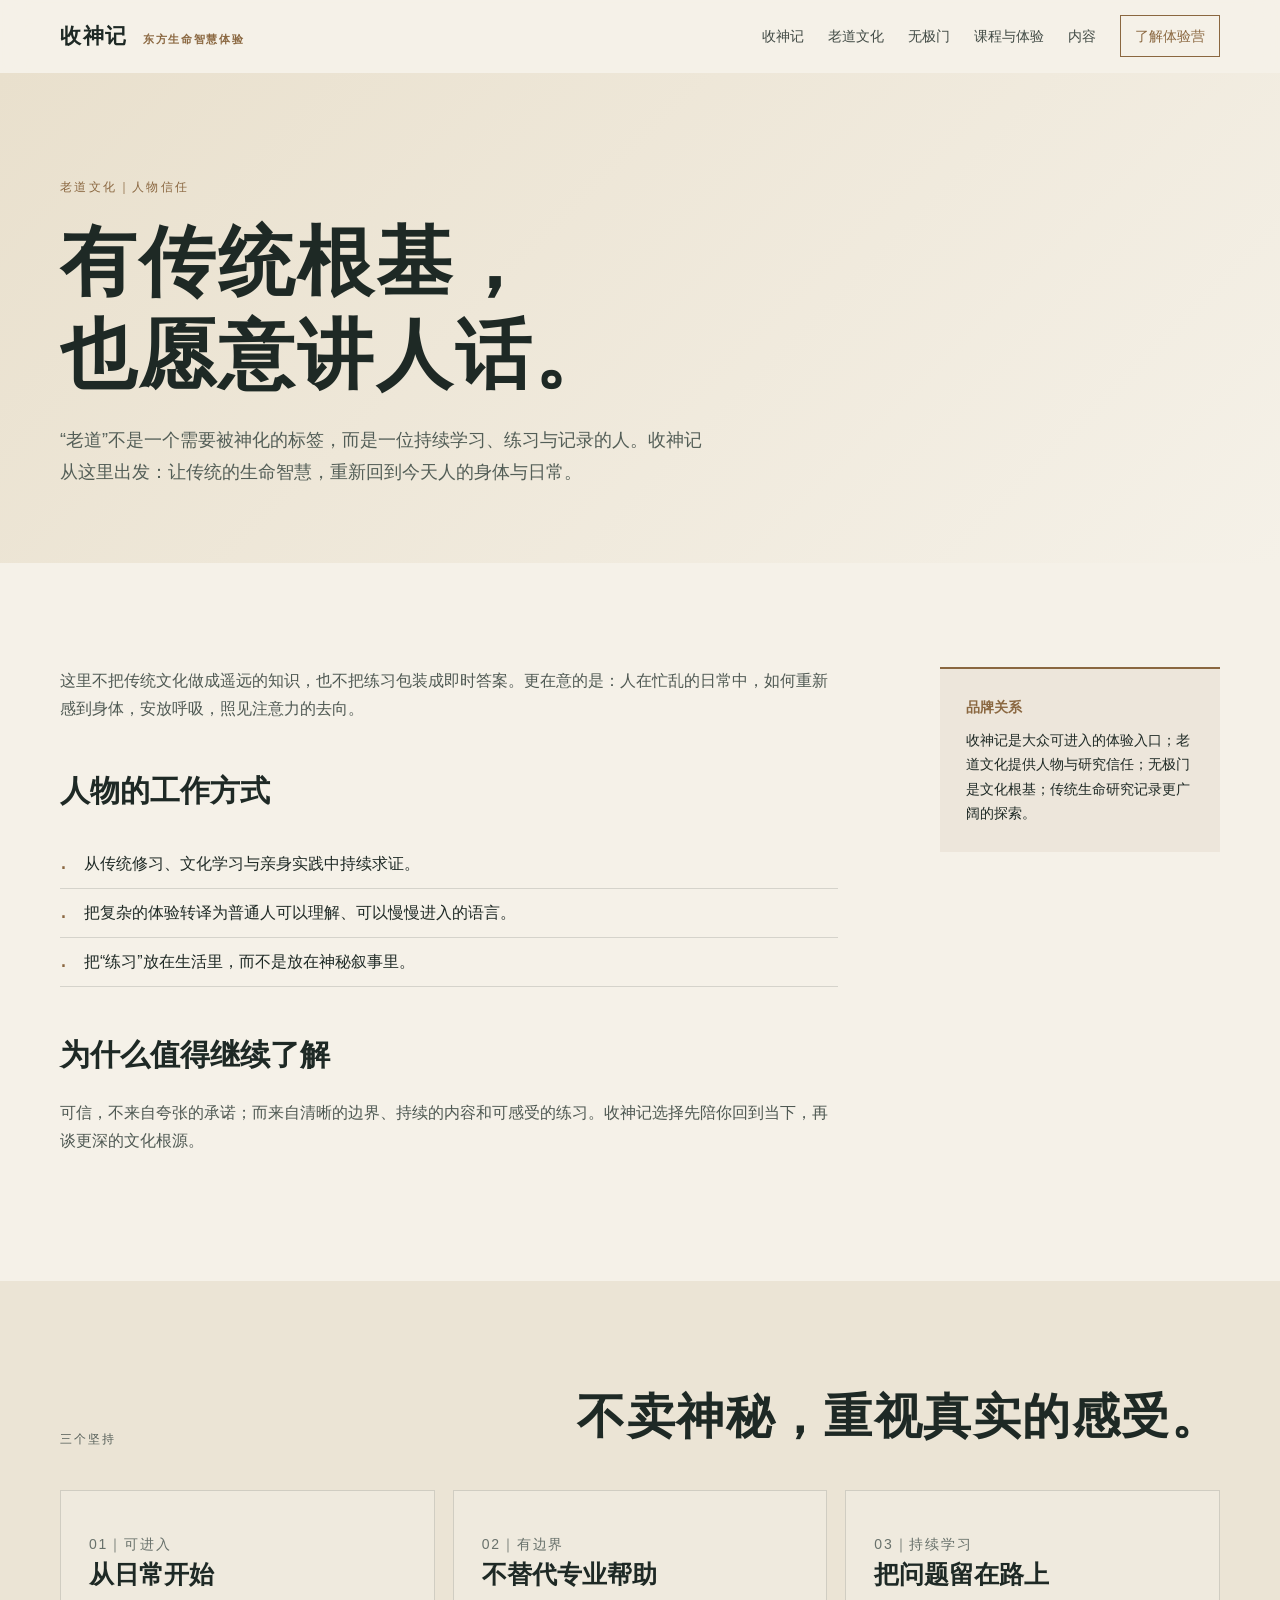
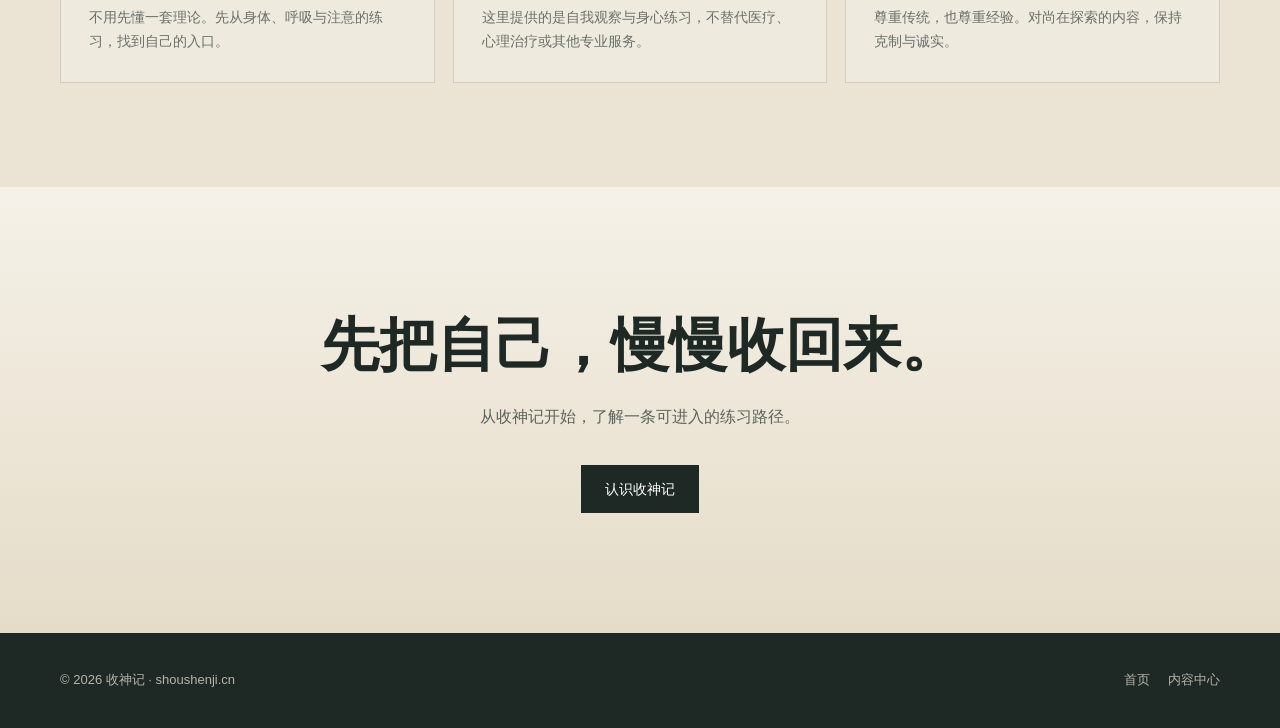
==== about/index.html @ e8464bd5 "Deploy shoushenji V1.0 test site" ====
<!doctype html>
<html lang="zh-CN">
<head>
  <meta charset="utf-8"><meta name="viewport" content="width=device-width,initial-scale=1">
  <title>老道文化｜收神记</title><meta name="description" content="了解收神记背后的老道文化：以身体、呼吸与注意为可进入的东方生命练习。">
  <link rel="canonical" href="https://shoushenji.cn/about/"><link rel="stylesheet" href="../style.css"><link rel="stylesheet" href="../overrides.css">
</head>
<body>
<header class="site-header" data-header><div class="shell nav"><a class="brand" href="../">收神记 <small>东方生命智慧体验</small></a><button class="nav-toggle" data-nav-toggle aria-label="展开导航" aria-expanded="false"><span class="nav-icon"></span></button><nav class="nav-links" data-nav-links><a href="../shoushenji/">收神记</a><a href="./">老道文化</a><a href="../wuji/">无极门</a><a href="../courses/">课程与体验</a><a href="../insights/">内容</a><a class="nav-cta" href="../retreat/">了解体验营</a></nav></div></header>
<main>
  <section class="page-hero"><div class="shell" data-reveal><p class="eyebrow">老道文化｜人物信任</p><h1>有传统根基，<br>也愿意讲人话。</h1><p class="page-lead">“老道”不是一个需要被神化的标签，而是一位持续学习、练习与记录的人。收神记从这里出发：让传统的生命智慧，重新回到今天人的身体与日常。</p></div></section>
  <section class="section"><div class="shell prose-layout"><main data-reveal><p>这里不把传统文化做成遥远的知识，也不把练习包装成即时答案。更在意的是：人在忙乱的日常中，如何重新感到身体，安放呼吸，照见注意力的去向。</p><h2>人物的工作方式</h2><ul class="list-check"><li>从传统修习、文化学习与亲身实践中持续求证。</li><li>把复杂的体验转译为普通人可以理解、可以慢慢进入的语言。</li><li>把“练习”放在生活里，而不是放在神秘叙事里。</li></ul><h2>为什么值得继续了解</h2><p>可信，不来自夸张的承诺；而来自清晰的边界、持续的内容和可感受的练习。收神记选择先陪你回到当下，再谈更深的文化根源。</p></main><aside class="side-note" data-reveal><strong>品牌关系</strong>收神记是大众可进入的体验入口；老道文化提供人物与研究信任；无极门是文化根基；传统生命研究记录更广阔的探索。</aside></div></section>
  <section class="section section-soft"><div class="shell"><div class="section-heading" data-reveal><p class="section-label">三个坚持</p><h2>不卖神秘，重视真实的感受。</h2></div><div class="principle-grid" data-reveal><article class="principle-card"><p class="card-kicker">01｜可进入</p><h3>从日常开始</h3><p>不用先懂一套理论。先从身体、呼吸与注意的练习，找到自己的入口。</p></article><article class="principle-card"><p class="card-kicker">02｜有边界</p><h3>不替代专业帮助</h3><p>这里提供的是自我观察与身心练习，不替代医疗、心理治疗或其他专业服务。</p></article><article class="principle-card"><p class="card-kicker">03｜持续学习</p><h3>把问题留在路上</h3><p>尊重传统，也尊重经验。对尚在探索的内容，保持克制与诚实。</p></article></div></div></section>
  <section class="closing"><div class="shell" data-reveal><h2>先把自己，慢慢收回来。</h2><p>从收神记开始，了解一条可进入的练习路径。</p><div class="actions" style="justify-content:center"><a class="button" href="../shoushenji/">认识收神记</a></div></div></section>
</main><footer class="site-footer"><div class="shell footer-inner"><p>© <span data-year></span> 收神记 · shoushenji.cn</p><div class="footer-links"><a href="../">首页</a><a href="../insights/">内容中心</a></div></div></footer><script src="../script.js"></script>
</body></html>
---- style.css ----
:root{--paper:#f5f1e8;--paper-deep:#ebe4d5;--ink:#1e2925;--moss:#667562;--tea:#8a6740;--line:rgba(30,41,37,.15);--muted:#68716b;--serif:"Songti SC","STSong","Noto Serif SC",serif;--sans:-apple-system,BlinkMacSystemFont,"PingFang SC","Microsoft YaHei",sans-serif;--shell:1160px}*{box-sizing:border-box}html{scroll-behavior:smooth}body{margin:0;background:var(--paper);color:var(--ink);font-family:var(--sans);font-size:16px;line-height:1.75;-webkit-font-smoothing:antialiased}a{color:inherit;text-decoration:none}img{display:block;max-width:100%}.shell{width:min(calc(100% - 40px),var(--shell));margin:auto}.site-header{position:sticky;top:0;z-index:20;border-bottom:1px solid transparent;transition:.25s;background:rgba(245,241,232,.84);backdrop-filter:blur(14px)}.site-header.is-scrolled{border-color:var(--line);box-shadow:0 3px 18px rgba(30,41,37,.05)}.nav{height:72px;display:flex;align-items:center;justify-content:space-between;gap:24px}.brand{font-family:var(--serif);font-size:21px;font-weight:700;letter-spacing:.08em;white-space:nowrap}.brand small{margin-left:8px;color:var(--tea);font-family:var(--sans);font-size:11px;letter-spacing:.15em}.nav-links{display:flex;align-items:center;gap:24px;font-size:14px}.nav-links a:not(.nav-cta){color:#424b46}.nav-links a:hover{color:var(--tea)}.nav-cta{padding:8px 14px;border:1px solid var(--tea);color:var(--tea)!important}.nav-toggle{display:none;border:0;background:transparent;padding:7px}.nav-icon,.nav-icon:before,.nav-icon:after{display:block;width:22px;height:1px;background:var(--ink);content:"";transition:.2s}.nav-icon:before{transform:translateY(-6px)}.nav-icon:after{transform:translateY(5px)}.nav-toggle[aria-expanded="true"] .nav-icon{background:transparent}.nav-toggle[aria-expanded="true"] .nav-icon:before{transform:rotate(45deg)}.nav-toggle[aria-expanded="true"] .nav-icon:after{transform:rotate(-45deg) translate(1px,-1px)}.hero{min-height:calc(100svh - 72px);display:grid;grid-template-columns:minmax(0,1fr) minmax(300px,.8fr);align-items:center;gap:8vw;padding:64px 0 48px;overflow:hidden}.eyebrow{margin:0 0 18px;color:var(--tea);font-size:12px;letter-spacing:.2em}.hero h1,.page-hero h1{max-width:640px;margin:0;font-family:var(--serif);font-size:clamp(42px,6vw,76px);font-weight:600;line-height:1.22;letter-spacing:.04em}.hero-lead{max-width:420px;margin:28px 0 0;font-size:18px;line-height:1.9}.hero-lead span{display:block;color:var(--muted);font-size:15px}.actions{display:flex;flex-wrap:wrap;align-items:center;gap:20px;margin-top:34px}.button{display:inline-flex;align-items:center;justify-content:center;min-height:48px;padding:0 23px;background:var(--ink);border:1px solid var(--ink);color:#fff;font-size:14px;transition:.2s}.button:hover{background:#33453d;border-color:#33453d;transform:translateY(-1px)}.button-outline{background:transparent;color:var(--ink)}.button-outline:hover{background:var(--ink);color:#fff}.text-link{border-bottom:1px solid var(--tea);padding-bottom:3px;color:var(--tea);font-size:14px}.hero-note{margin:42px 0 0;color:var(--muted);font-size:13px}.hero-portrait{position:relative;align-self:end;max-width:470px;justify-self:end}.hero-portrait img{position:relative;z-index:1;width:100%;max-height:650px;object-fit:cover;object-position:center 18%;filter:saturate(.78) contrast(.96)}.portrait-aura{position:absolute;inset:-8% -8% 9% 10%;border-radius:50%;background:radial-gradient(circle,#d8c8a2 0,rgba(216,200,162,.36) 38%,transparent 70%)}.section{padding:104px 0}.section-soft{background:var(--paper-deep)}.section-grid{display:grid;grid-template-columns:.86fr 1.14fr;gap:9vw;align-items:start}.section-label{margin:0 0 13px;color:var(--tea);font-size:12px;letter-spacing:.18em}.section-intro h2,.section-heading h2,.center-intro h2{margin:0;font-family:var(--serif);font-size:clamp(30px,4vw,48px);font-weight:600;line-height:1.35;letter-spacing:.03em}.section-intro p,.section-heading p,.center-intro p{margin:18px 0 0;color:#58615b}.state-list{border-top:1px solid var(--line)}.state-list article{padding:25px 0;border-bottom:1px solid var(--line)}.state-list strong{display:block;font-family:var(--serif);font-size:21px;font-weight:600}.state-list p{margin:8px 0 0;color:var(--muted);font-size:14px}.center-intro{text-align:center;max-width:630px;margin:auto}.steps{display:grid;grid-template-columns:repeat(5,1fr);gap:0;margin-top:55px}.step{position:relative;padding:0 18px;border-left:1px solid var(--line)}.step:first-child{border-left:0}.step b{display:block;margin-bottom:16px;color:var(--tea);font-family:var(--serif);font-size:25px;font-weight:400}.step h3{margin:0;font-family:var(--serif);font-size:21px}.step p{margin:8px 0 0;color:var(--muted);font-size:14px}.center-action{text-align:center;margin:38px 0 0}.root-section{position:relative;overflow:hidden;background:var(--ink);color:#f6f0e6}.root-section:before{position:absolute;content:"";inset:0;background:linear-gradient(120deg,rgba(101,117,98,.35),transparent 60%)}.root-card{position:relative;display:grid;grid-template-columns:1.1fr .9fr;gap:60px;align-items:center}.root-copy h2{margin:0;font-family:var(--serif);font-size:clamp(34px,4vw,50px);font-weight:600}.root-copy p{max-width:590px;margin:22px 0 0;color:rgba(246,240,230,.78)}.root-copy .text-link{color:#e5c389;border-color:#e5c389}.root-symbol{justify-self:end;width:250px;aspect-ratio:1;border:1px solid rgba(246,240,230,.25);border-radius:50%;display:grid;place-items:center;color:#dfc590;font-family:var(--serif);font-size:40px;letter-spacing:.25em}.section-heading{max-width:630px}.entry-grid,.content-grid,.principle-grid,.course-grid{display:grid;grid-template-columns:repeat(3,1fr);gap:18px;margin-top:40px}.entry-card,.content-card,.principle-card,.course-card,.practice-box,.notice,.research-note,.form-placeholder{border:1px solid var(--line);background:rgba(255,255,255,.2);padding:28px;transition:.2s}.entry-card:hover,.content-card:hover{transform:translateY(-3px);border-color:rgba(138,103,64,.55)}.card-kicker{margin:0 0 14px;color:var(--tea);font-size:12px;letter-spacing:.13em}.entry-card h3,.content-card h3,.principle-card h3,.course-card h3{margin:0;font-family:var(--serif);font-size:25px;font-weight:600;line-height:1.4}.entry-card p,.content-card p,.principle-card p,.course-card p{margin:13px 0 0;color:var(--muted);font-size:14px}.card-link{display:inline-block;margin-top:22px;color:var(--tea);font-size:14px}.about-strip{display:grid;grid-template-columns:.83fr 1.17fr;gap:9vw;align-items:center}.about-strip figure{margin:0}.about-strip img{width:100%;height:480px;object-fit:cover;object-position:center 18%;filter:saturate(.66)}.about-copy h2{margin:0;font-family:var(--serif);font-size:clamp(30px,4vw,48px);font-weight:600}.about-copy p{color:#58615b}.content-grid{grid-template-columns:1.25fr 1fr 1fr}.featured-content{background:var(--ink);color:#f8f3e9}.featured-content p{color:rgba(248,243,233,.7)}.featured-content .card-kicker,.featured-content .card-link{color:#e5c389}.closing{text-align:center;padding:120px 0;background:linear-gradient(180deg,var(--paper),#e5dcc8)}.closing h2{max-width:650px;margin:0 auto;font-family:var(--serif);font-size:clamp(34px,5vw,58px);font-weight:600;line-height:1.35}.closing p{margin:18px auto 0;max-width:470px;color:#5b645d}.site-footer{padding:36px 0;background:var(--ink);color:rgba(246,240,230,.7);font-size:13px}.footer-inner{display:flex;justify-content:space-between;gap:20px}.footer-inner p{margin:0}.footer-links{display:flex;gap:18px}.page-hero{padding:104px 0 75px;background:linear-gradient(135deg,#e9e0cd,transparent)}.page-hero .page-lead{max-width:650px;margin:24px 0 0;color:#535e57;font-size:18px}.page-hero .hero-note{margin-top:24px}.prose-layout{display:grid;grid-template-columns:minmax(0,1fr) 280px;gap:8vw}.prose-layout main p{margin:0 0 22px;color:#4f5953}.prose-layout h2{margin:42px 0 18px;font-family:var(--serif);font-size:30px}.side-note{height:max-content;padding:26px;border-top:2px solid var(--tea);background:rgba(138,103,64,.08);font-size:14px}.side-note strong{display:block;margin-bottom:8px;color:var(--tea)}.timeline{margin:0;padding:0;list-style:none;border-left:1px solid var(--line)}.timeline li{position:relative;padding:0 0 28px 27px}.timeline li:before{position:absolute;left:-5px;top:9px;width:9px;height:9px;border-radius:50%;background:var(--tea);content:""}.timeline span{display:block;color:var(--tea);font-size:13px}.list-check{list-style:none;padding:0;margin:22px 0}.list-check li{position:relative;padding:10px 0 10px 24px;border-bottom:1px solid var(--line)}.list-check li:before{position:absolute;left:0;color:var(--tea);content:"·";font-size:25px;line-height:1.3}.practice-box h2,.notice h2,.research-note h2,.form-placeholder h2{margin:0;font-family:var(--serif);font-size:27px}.practice-box p,.notice p,.research-note p,.form-placeholder p{color:var(--muted)}.practice-steps{counter-reset:item;margin:20px 0 0;padding:0;list-style:none}.practice-steps li{counter-increment:item;position:relative;padding:15px 0 15px 38px;border-bottom:1px solid var(--line)}.practice-steps li:before{position:absolute;left:0;color:var(--tea);content:counter(item,decimal-leading-zero);font-family:var(--serif)}.notice{margin-top:28px;background:#f2eadc}.research-note{margin-top:30px;background:rgba(102,117,98,.1)}.article-list{margin-top:35px;border-top:1px solid var(--line)}.article-list article{display:grid;grid-template-columns:110px 1fr auto;align-items:center;gap:20px;padding:22px 0;border-bottom:1px solid var(--line)}.article-list time{color:var(--tea);font-size:13px}.article-list h3{margin:0;font-family:var(--serif);font-size:23px}.article-list p{margin:5px 0 0;color:var(--muted);font-size:14px}.form-placeholder{text-align:center;margin:40px auto 0;max-width:620px}.form-placeholder .button{margin-top:10px}[data-reveal]{opacity:0;transform:translateY(16px);transition:opacity .65s ease,transform .65s ease}[data-reveal].is-visible{opacity:1;transform:none}@media(max-width:760px){.shell{width:min(calc(100% - 32px),var(--shell))}.nav{height:64px}.brand{font-size:19px}.brand small{display:none}.nav-toggle{display:block}.nav-links{position:absolute;top:64px;left:0;right:0;display:none;padding:18px 16px 22px;border-bottom:1px solid var(--line);background:var(--paper);box-shadow:0 14px 20px rgba(30,41,37,.08);align-items:stretch;gap:0;flex-direction:column}.nav-links.is-open{display:flex}.nav-links a{padding:11px 4px}.nav-cta{text-align:center;margin-top:9px}.hero{min-height:auto;display:flex;flex-direction:column;align-items:stretch;gap:35px;padding:57px 0 45px}.hero-copy{order:0}.hero h1,.page-hero h1{font-size:42px}.hero-lead{font-size:16px;margin-top:24px}.hero-portrait{order:1;width:84%;max-width:390px;align-self:center}.hero-portrait img{max-height:500px}.hero-note{margin-top:27px}.section{padding:68px 0}.section-grid,.root-card,.about-strip,.prose-layout{grid-template-columns:1fr;gap:34px}.steps{grid-template-columns:1fr 1fr;gap:0;margin-top:38px}.step{padding:18px 13px;border-top:1px solid var(--line);border-left:0}.step:first-child{border-top:0}.root-symbol{justify-self:center;order:-1;width:170px;font-size:29px}.entry-grid,.content-grid,.principle-grid,.course-grid{grid-template-columns:1fr;margin-top:30px}.entry-card,.content-card,.principle-card,.course-card{padding:24px}.about-strip img{height:370px}.closing{padding:80px 0}.footer-inner{flex-direction:column}.page-hero{padding:73px 0 56px}.page-hero .page-lead{font-size:16px}.prose-layout h2{margin-top:35px;font-size:27px}.article-list article{grid-template-columns:1fr;gap:4px}.article-list .card-link{margin-top:7px}.actions{gap:16px}.button{width:100%}.text-link{width:max-content}.section-heading h2,.section-intro h2,.center-intro h2{font-size:32px}}@media(prefers-reduced-motion:reduce){html{scroll-behavior:auto}*,*:before,*:after{transition:none!important}}
---- overrides.css ----
.brand-mark{display:inline-grid;place-items:center;width:25px;height:25px;margin-right:7px;border:1px solid var(--tea);color:var(--tea);font-size:14px}.nav-toggle>span:first-child{font:12px var(--sans);margin-right:8px}.hero-portrait figcaption{position:absolute;right:12px;bottom:14px;z-index:2;padding:10px 13px;background:rgba(30,41,37,.86);color:#fff;line-height:1.25}.hero-portrait figcaption span{display:block;font-size:11px;color:#e5c389}.hero-portrait figcaption strong{display:block;margin-top:3px;font-family:var(--serif);font-size:17px}.state-list article>span{color:var(--tea);font:20px var(--serif)}.state-list h3{display:inline;margin-left:16px;font:600 21px var(--serif)}.steps{padding:0;list-style:none}.steps li{padding:0 18px;border-left:1px solid var(--line)}.steps li:first-child{border-left:0}.steps li span{display:block;margin-bottom:16px;color:var(--tea);font:25px var(--serif)}.steps li strong{display:block;font:600 20px var(--serif)}.steps li small{display:block;margin-top:8px;color:var(--muted);font-size:14px}.section-heading{display:flex;justify-content:space-between;gap:40px;max-width:none;align-items:end}.section-heading>p{max-width:370px}.entry-grid{grid-template-columns:repeat(2,1fr)}.entry-card>p,.content-card>span{display:block;margin:0 0 14px;color:var(--tea);font-size:12px;letter-spacing:.13em}.entry-card>span{display:block;margin-top:15px;color:var(--muted);font-size:14px}.entry-card>a,.content-card>a{display:inline-block;margin-top:24px;color:var(--tea);font-size:14px}.entry-card-dark{background:var(--ink);color:#f8f3e9}.entry-card-dark>p,.entry-card-dark>a{color:#e5c389}.entry-card-dark>span{color:rgba(248,243,233,.7)}.root-symbol i{display:block;width:1px;height:60px;background:rgba(223,197,144,.5)}.about-strip>div p{color:#58615b}.footer{padding:36px 0;background:var(--ink);color:rgba(246,240,230,.7);font-size:13px}.footer-grid{display:flex;align-items:center;justify-content:space-between;gap:24px}.footer-grid>div{display:flex;gap:18px}.footer-grid p{margin:0;text-align:right}.button-light{background:#f8f3e9;color:var(--ink);border-color:#f8f3e9}.button-light:hover{background:#e5c389;border-color:#e5c389}@media(max-width:760px){.nav-toggle>span:first-child{display:inline-block}.steps li{padding:18px 13px;border-top:1px solid var(--line);border-left:0}.steps li:first-child{border-top:0}.section-heading{display:block}.section-heading>p{margin-top:16px}.footer-grid{align-items:flex-start;flex-direction:column}.footer-grid p{text-align:left}.hero-portrait figcaption{right:8px;bottom:8px}.entry-grid{grid-template-columns:1fr}}
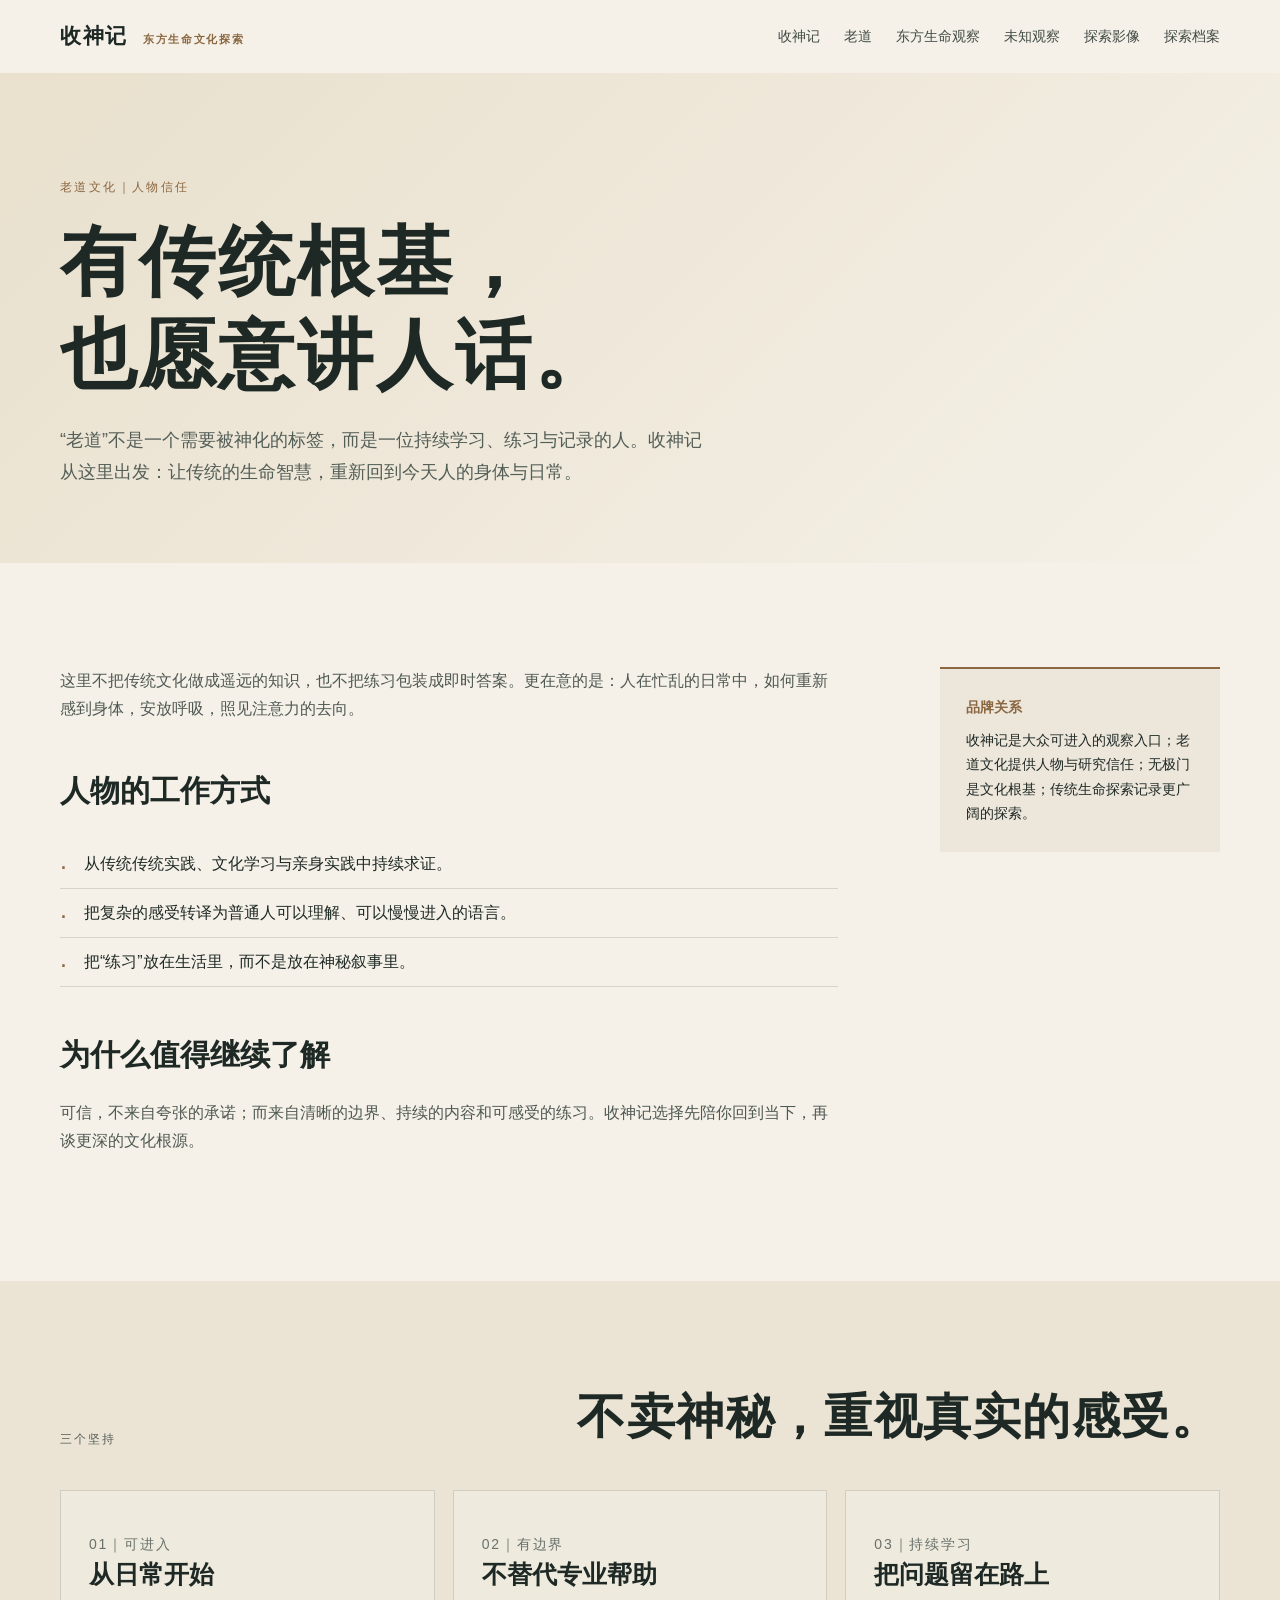
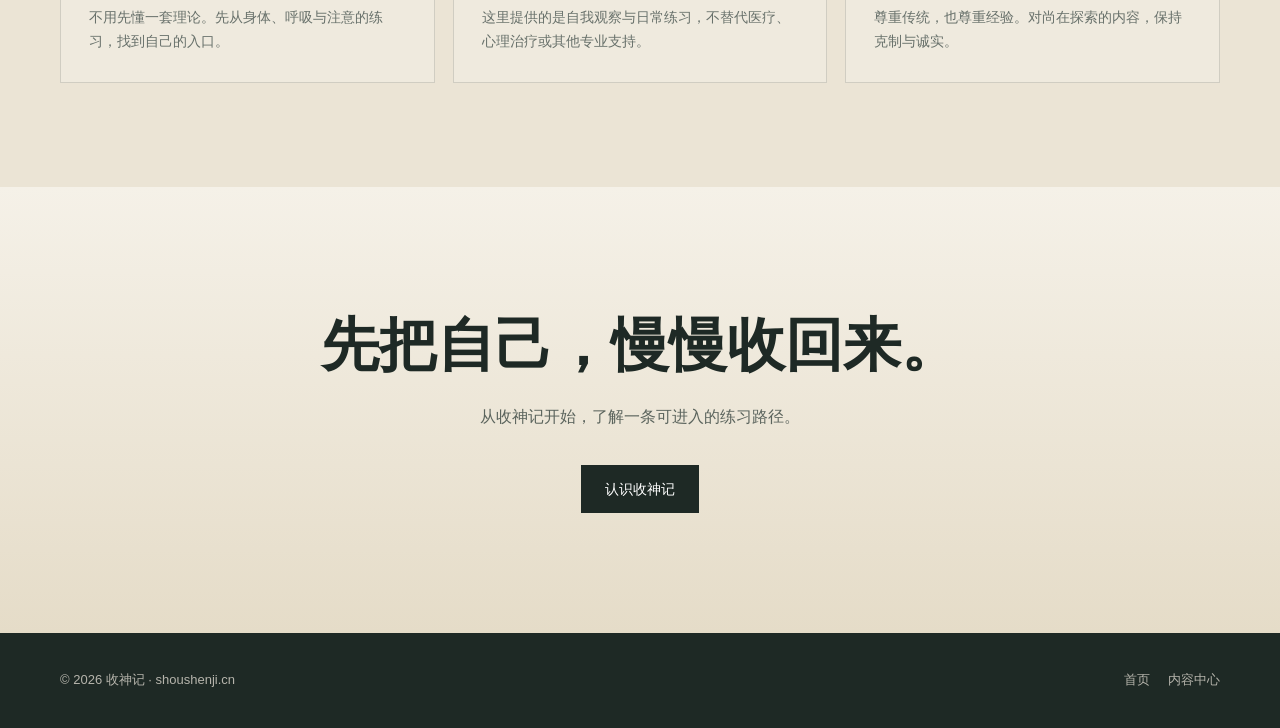
==== commit 71ef157a: "发布备案版公开站点 2026-08-22" ====
--- a/about/index.html
+++ b/about/index.html
@@ -6,11 +6,11 @@
   <link rel="canonical" href="https://shoushenji.cn/about/"><link rel="stylesheet" href="../style.css"><link rel="stylesheet" href="../overrides.css">
 </head>
 <body>
-<header class="site-header" data-header><div class="shell nav"><a class="brand" href="../">收神记 <small>东方生命智慧体验</small></a><button class="nav-toggle" data-nav-toggle aria-label="展开导航" aria-expanded="false"><span class="nav-icon"></span></button><nav class="nav-links" data-nav-links><a href="../shoushenji/">收神记</a><a href="./">老道文化</a><a href="../wuji/">无极门</a><a href="../courses/">课程与体验</a><a href="../insights/">内容</a><a class="nav-cta" href="../retreat/">了解体验营</a></nav></div></header>
+<header class="site-header" data-header><div class="shell nav"><a class="brand" href="../">收神记 <small>东方生命文化探索</small></a><button class="nav-toggle" data-nav-toggle aria-label="展开导航" aria-expanded="false"><span class="nav-icon"></span></button><nav class="nav-links" data-nav-links><a href="../shoushenji/">收神记</a><a href="../p/">老道</a><a href="../p/observations/">东方生命观察</a><a href="../p/observations/?category=观察方法与未知观察">未知观察</a><a href="../p/films/">探索影像</a><a href="../p/archive/">探索档案</a></nav></div></header>
 <main>
   <section class="page-hero"><div class="shell" data-reveal><p class="eyebrow">老道文化｜人物信任</p><h1>有传统根基，<br>也愿意讲人话。</h1><p class="page-lead">“老道”不是一个需要被神化的标签，而是一位持续学习、练习与记录的人。收神记从这里出发：让传统的生命智慧，重新回到今天人的身体与日常。</p></div></section>
-  <section class="section"><div class="shell prose-layout"><main data-reveal><p>这里不把传统文化做成遥远的知识，也不把练习包装成即时答案。更在意的是：人在忙乱的日常中，如何重新感到身体，安放呼吸，照见注意力的去向。</p><h2>人物的工作方式</h2><ul class="list-check"><li>从传统修习、文化学习与亲身实践中持续求证。</li><li>把复杂的体验转译为普通人可以理解、可以慢慢进入的语言。</li><li>把“练习”放在生活里，而不是放在神秘叙事里。</li></ul><h2>为什么值得继续了解</h2><p>可信，不来自夸张的承诺；而来自清晰的边界、持续的内容和可感受的练习。收神记选择先陪你回到当下，再谈更深的文化根源。</p></main><aside class="side-note" data-reveal><strong>品牌关系</strong>收神记是大众可进入的体验入口；老道文化提供人物与研究信任；无极门是文化根基；传统生命研究记录更广阔的探索。</aside></div></section>
-  <section class="section section-soft"><div class="shell"><div class="section-heading" data-reveal><p class="section-label">三个坚持</p><h2>不卖神秘，重视真实的感受。</h2></div><div class="principle-grid" data-reveal><article class="principle-card"><p class="card-kicker">01｜可进入</p><h3>从日常开始</h3><p>不用先懂一套理论。先从身体、呼吸与注意的练习，找到自己的入口。</p></article><article class="principle-card"><p class="card-kicker">02｜有边界</p><h3>不替代专业帮助</h3><p>这里提供的是自我观察与身心练习，不替代医疗、心理治疗或其他专业服务。</p></article><article class="principle-card"><p class="card-kicker">03｜持续学习</p><h3>把问题留在路上</h3><p>尊重传统，也尊重经验。对尚在探索的内容，保持克制与诚实。</p></article></div></div></section>
+  <section class="section"><div class="shell prose-layout"><main data-reveal><p>这里不把传统文化做成遥远的知识，也不把练习包装成即时答案。更在意的是：人在忙乱的日常中，如何重新感到身体，安放呼吸，照见注意力的去向。</p><h2>人物的工作方式</h2><ul class="list-check"><li>从传统传统实践、文化学习与亲身实践中持续求证。</li><li>把复杂的感受转译为普通人可以理解、可以慢慢进入的语言。</li><li>把“练习”放在生活里，而不是放在神秘叙事里。</li></ul><h2>为什么值得继续了解</h2><p>可信，不来自夸张的承诺；而来自清晰的边界、持续的内容和可感受的练习。收神记选择先陪你回到当下，再谈更深的文化根源。</p></main><aside class="side-note" data-reveal><strong>品牌关系</strong>收神记是大众可进入的观察入口；老道文化提供人物与研究信任；无极门是文化根基；传统生命探索记录更广阔的探索。</aside></div></section>
+  <section class="section section-soft"><div class="shell"><div class="section-heading" data-reveal><p class="section-label">三个坚持</p><h2>不卖神秘，重视真实的感受。</h2></div><div class="principle-grid" data-reveal><article class="principle-card"><p class="card-kicker">01｜可进入</p><h3>从日常开始</h3><p>不用先懂一套理论。先从身体、呼吸与注意的练习，找到自己的入口。</p></article><article class="principle-card"><p class="card-kicker">02｜有边界</p><h3>不替代专业帮助</h3><p>这里提供的是自我观察与日常练习，不替代医疗、心理治疗或其他专业支持。</p></article><article class="principle-card"><p class="card-kicker">03｜持续学习</p><h3>把问题留在路上</h3><p>尊重传统，也尊重经验。对尚在探索的内容，保持克制与诚实。</p></article></div></div></section>
   <section class="closing"><div class="shell" data-reveal><h2>先把自己，慢慢收回来。</h2><p>从收神记开始，了解一条可进入的练习路径。</p><div class="actions" style="justify-content:center"><a class="button" href="../shoushenji/">认识收神记</a></div></div></section>
 </main><footer class="site-footer"><div class="shell footer-inner"><p>© <span data-year></span> 收神记 · shoushenji.cn</p><div class="footer-links"><a href="../">首页</a><a href="../insights/">内容中心</a></div></div></footer><script src="../script.js"></script>
 </body></html>
